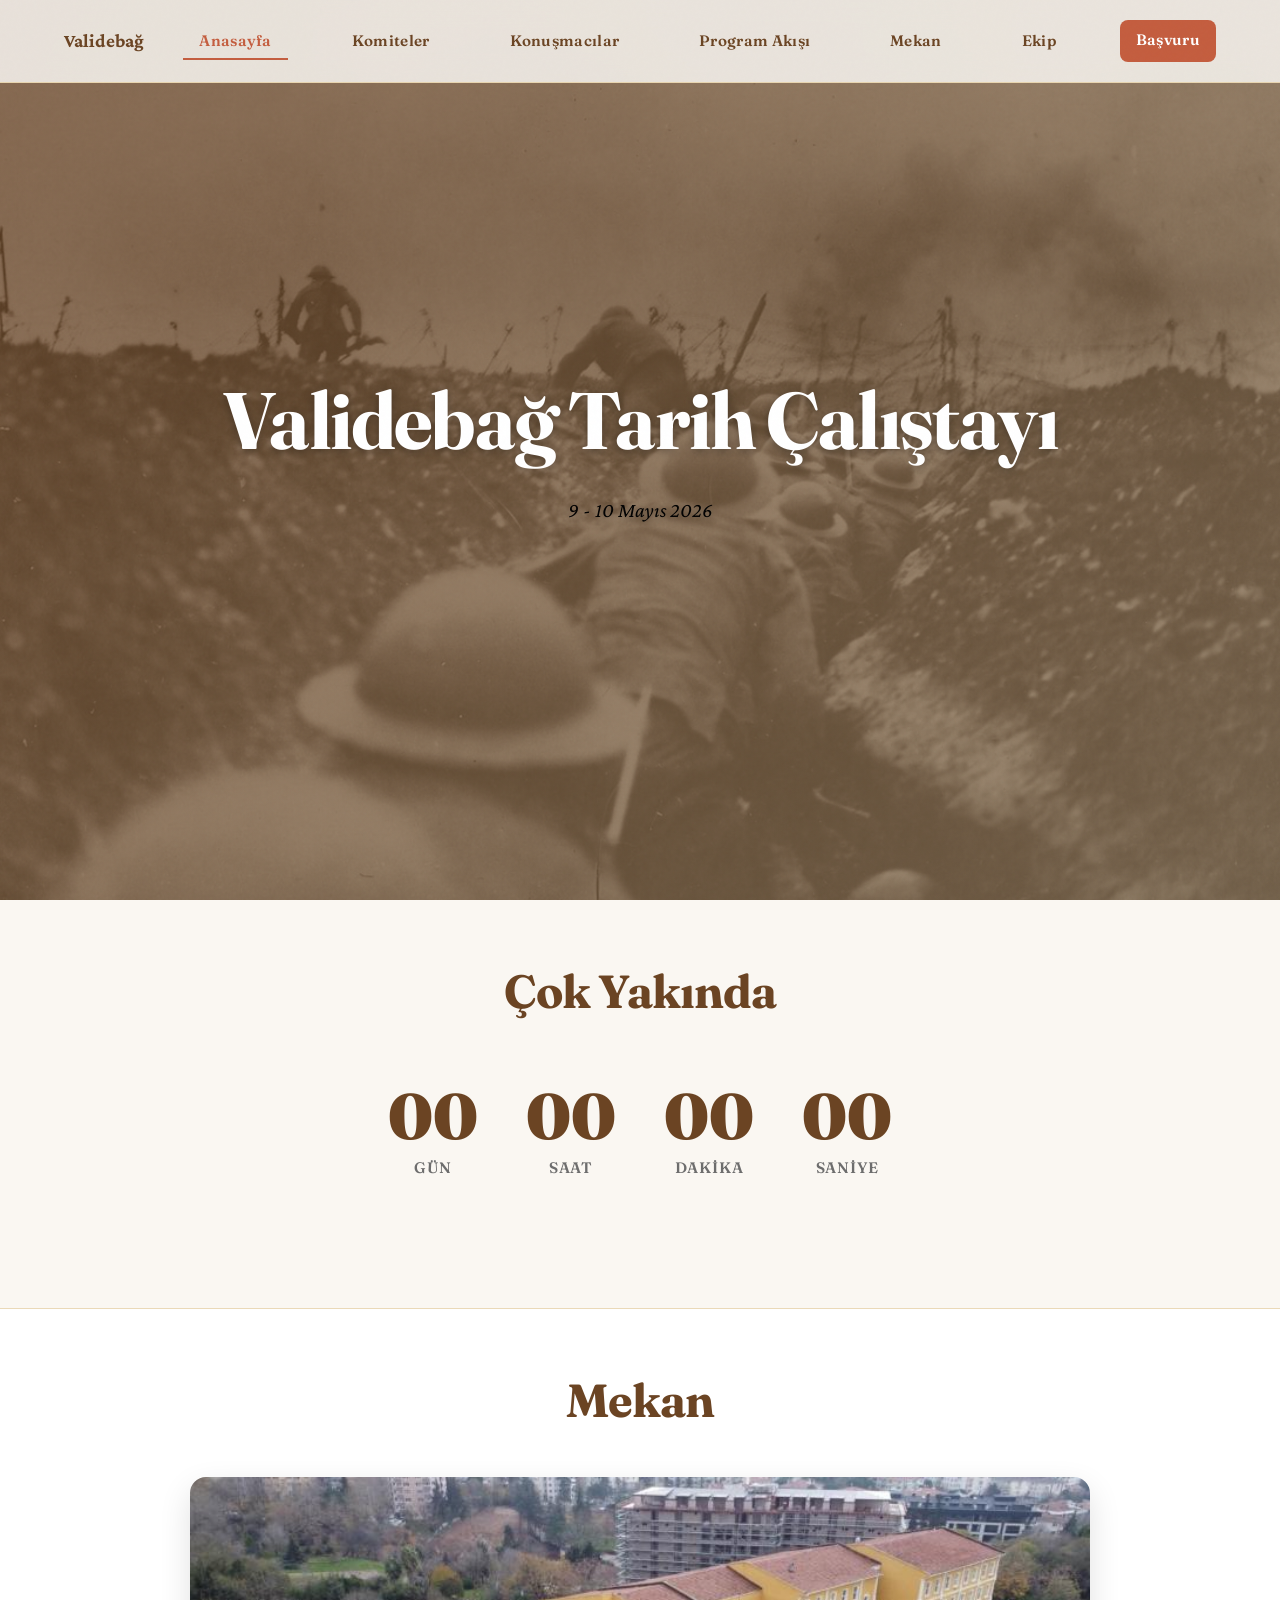
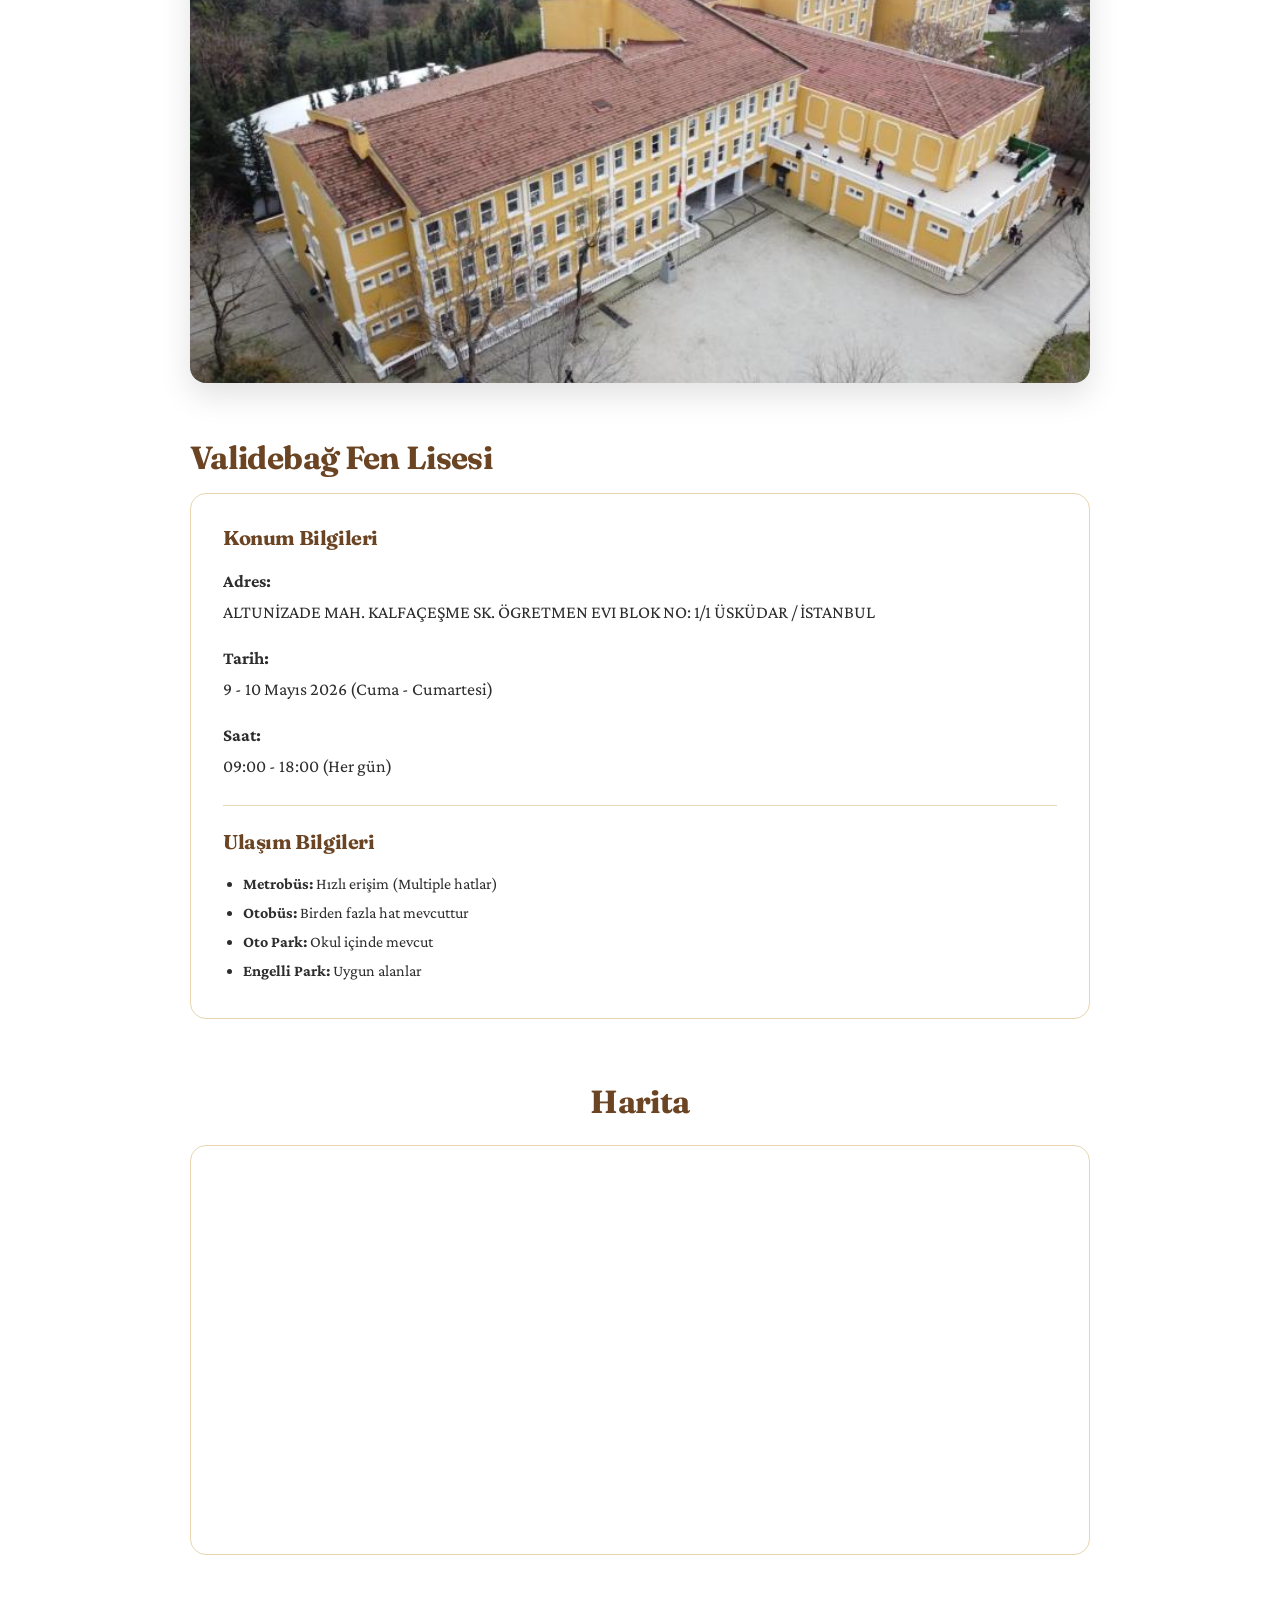
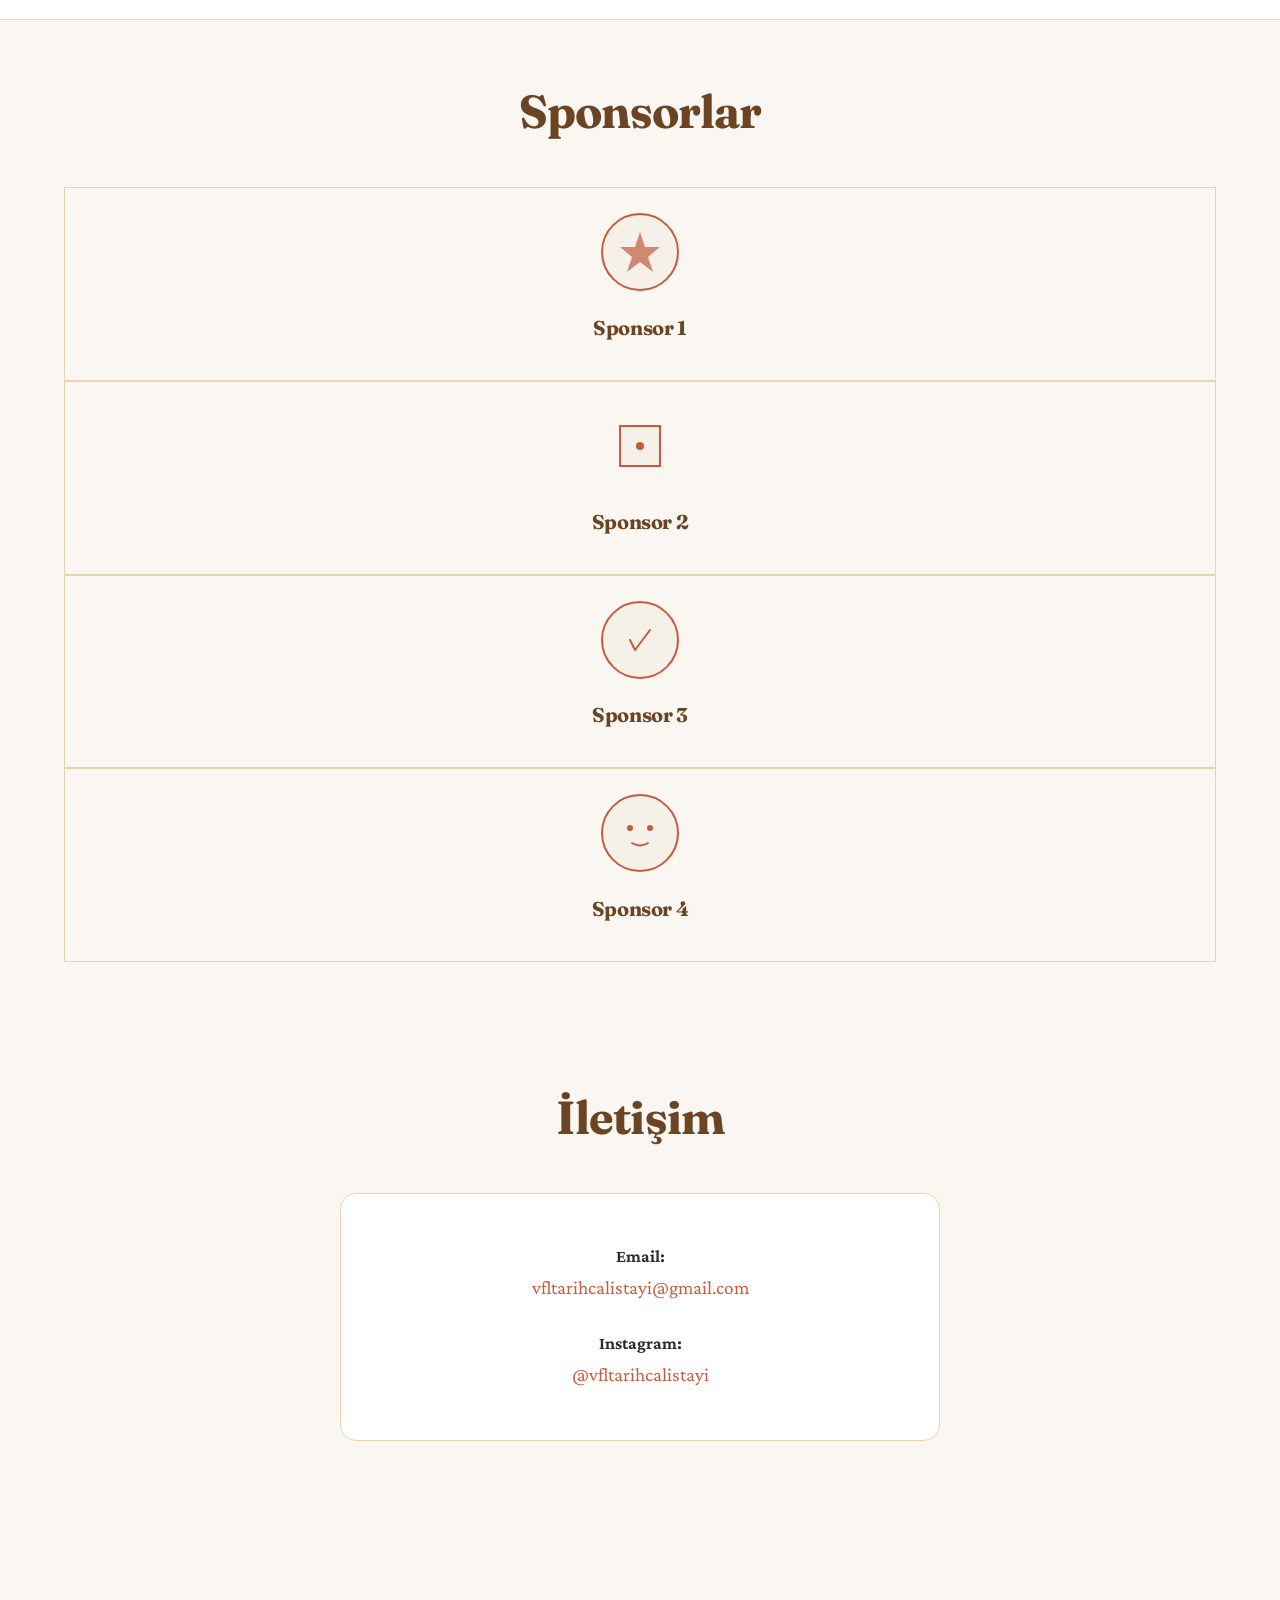
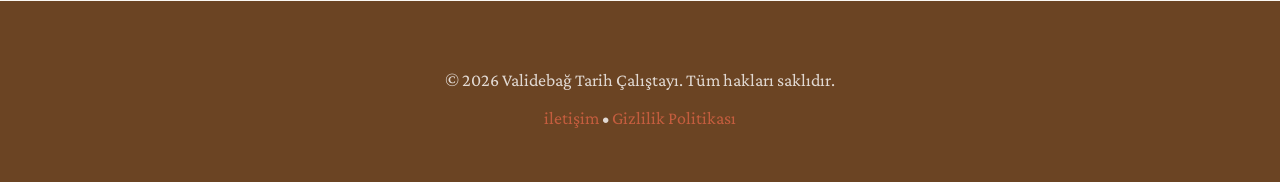
==== index.html @ ac3c8c67 "Initial commit: Validebağ Tarih Çalıştayı website - 9-10 Mayıs 2026" ====
<!DOCTYPE html>
<html lang="tr">
<head>
  <meta charset="UTF-8">
  <meta name="viewport" content="width=device-width, initial-scale=1.0">
  <meta name="description" content="Validebağ Tarih Çalıştayı - 9-10 Mayıs 2026">
  <meta name="theme-color" content="#6B4423">
  
  <title>Validebağ Tarih Çalıştayı</title>
  
  <link rel="icon" href="images/vfltarihkalitesiz.jpg" type="image/jpeg">
  <link rel="stylesheet" href="site.css">
  <style>
    /* Hero section with background image */
    section.hero {
      position: relative;
      background-image: url('images/arkaplansavas.jpg');
      background-size: cover;
      background-position: center;
      background-attachment: fixed;
      overflow: hidden;
    }

    section.hero::before {
      content: '';
      position: absolute;
      top: 0;
      left: 0;
      width: 100%;
      height: 100%;
      background: linear-gradient(135deg, rgba(107, 68, 35, 0.75) 0%, rgba(139, 115, 85, 0.75) 100%);
      z-index: 0;
    }

    section.hero > * {
      position: relative;
      z-index: 1;
    }

    section.hero h1,
    section.hero p {
      color: var(--color-surface);
      text-shadow: 0 2px 8px rgba(0, 0, 0, 0.3);
    }

    /* Scroll target for anchor */
    #mekan {
      scroll-margin-top: 80px;
    }

    .venue-centered {
      max-width: 900px;
      margin: 0 auto;
      text-align: center;
    }

    .venue-grid {
      display: grid;
      grid-template-columns: 1fr;
      gap: var(--space-2xl);
      margin: var(--space-2xl) 0;
    }

    .venue-info {
      text-align: left;
    }

    .venue-image img {
      width: 100%;
      border-radius: var(--radius-lg);
      box-shadow: var(--shadow-lg);
      object-fit: cover;
      height: 400px;
    }
  </style>
</head>
<body>
  <!-- NAVIGATION -->
  <nav>
    <div class="nav-container">
      <div class="nav-logo">
        <span style="font-size: 1.2rem; font-weight: 700; color: var(--color-primary);">Validebağ</span>
      </div>
      
      <ul class="nav-links">
        <li><a href="index.html" class="active">Anasayfa</a></li>
        <li><a href="committees.html">Komiteler</a></li>
        <li><a href="speakers.html">Konuşmacılar</a></li>
        <li><a href="schedule.html">Program Akışı</a></li>
        <li><a href="#mekan">Mekan</a></li>
        <li><a href="team.html">Ekip</a></li>
        <li><a href="application.html" class="btn btn-accent btn-small">Başvuru</a></li>
      </ul>

      <button class="hamburger" aria-label="Menu">
        <span></span>
        <span></span>
        <span></span>
      </button>
    </div>
  </nav>

  <!-- MAIN CONTENT -->
  <main>
    <!-- HERO SECTION -->
    <section class="hero">
      <div class="container text-center">
        <h1 class="animate-on-scroll stagger-1">Validebağ Tarih Çalıştayı</h1>
        
        <p class="animate-on-scroll stagger-2" style="font-size: 1.3rem; color: black; font-style: italic; margin-bottom: 0;">
          9 - 10 Mayıs 2026
        </p>
      </div>
    </section>

    <!-- COUNTDOWN SECTION -->
    <section class="light text-center">
      <div class="container">
        <h2 class="animate-on-scroll mb-2xl">Çok Yakında</h2>
        
        <div class="countdown animate-on-scroll stagger-1">
          <div class="countdown-item">
            <div class="countdown-value" id="days">0</div>
            <div class="countdown-label">Gün</div>
          </div>
          <div class="countdown-item">
            <div class="countdown-value" id="hours">0</div>
            <div class="countdown-label">Saat</div>
          </div>
          <div class="countdown-item">
            <div class="countdown-value" id="minutes">0</div>
            <div class="countdown-label">Dakika</div>
          </div>
          <div class="countdown-item">
            <div class="countdown-value" id="seconds">0</div>
            <div class="countdown-label">Saniye</div>
          </div>
        </div>
      </div>
    </section>

    <!-- VENUE SECTION -->
    <section class="dark" id="mekan">
      <div class="venue-centered">
        <h2 class="animate-on-scroll text-center">Mekan</h2>

        <div class="venue-grid animate-on-scroll stagger-1">
          <!-- TOP: Image -->
          <div>
            <img src="images/validebağfenlisesi.jpg" alt="Validebağ Fen Lisesi" style="width: 100%; border-radius: var(--radius-lg); box-shadow: var(--shadow-lg); object-fit: cover;">
          </div>

          <!-- BOTTOM: Info -->
          <div class="venue-info">
            <h3 style="margin-bottom: var(--space-md); color: var(--color-primary);">Validebağ Fen Lisesi</h3>
            
            <div class="card">
              <h4 style="margin-top: 0; margin-bottom: var(--space-md); color: var(--color-primary);">Konum Bilgileri</h4>
              
              <p class="mb-md">
                <strong>Adres:</strong><br>
                ALTUNİZADE MAH. KALFAÇEŞME SK. ÖGRETMEN EVI BLOK NO: 1/1 ÜSKÜDAR / İSTANBUL
              </p>
              
              <p class="mb-md">
                <strong>Tarih:</strong><br>
                9 - 10 Mayıs 2026 (Cuma - Cumartesi)
              </p>
              
              <p class="mb-lg">
                <strong>Saat:</strong><br>
                09:00 - 18:00 (Her gün)
              </p>

              <hr style="border: none; border-top: 1px solid var(--color-divider); margin: var(--space-lg) 0;">

              <h4 style="margin: var(--space-lg) 0 var(--space-md); color: var(--color-primary);">Ulaşım Bilgileri</h4>
              <ul style="margin-left: 20px; line-height: 1.8; color: var(--color-text-primary);">
                <li><strong>Metrobüs:</strong> Hızlı erişim (Multiple hatlar)</li>
                <li><strong>Otobüs:</strong> Birden fazla hat mevcuttur</li>
                <li><strong>Oto Park:</strong> Okul içinde mevcut</li>
                <li><strong>Engelli Park:</strong> Uygun alanlar</li>
              </ul>
            </div>
          </div>
        </div>

        <!-- Google Maps Embed -->
        <div class="animate-on-scroll stagger-2" style="margin-top: var(--space-3xl);">
          <h3 style="margin-bottom: var(--space-lg); color: var(--color-primary);">Harita</h3>
          <div class="card" style="padding: 0; overflow: hidden;">
            <iframe 
            
              src="https://www.google.com/maps/embed?pb=!1m18!1m12!1m3!1d3010.594088327422!2d29.039478812111632!3d41.01225681905961!2m3!1f0!2f0!3f0!3m2!1i1024!2i768!4f13.1!3m3!1m2!1s0x14cab9d47a2cdcd7%3A0xa003f63ae86dd751!2sValideba%C4%9F%20Fen%20Lisesi!5e0!3m2!1str!2str!4v1776105855831!5m2!1str!2str"
              width="100%" 
              height="400" 
              style="border:0;" 
              allowfullscreen="" 
              loading="lazy" 
              referrerpolicy="no-referrer-when-downgrade">
            </iframe>
          </div>
        </div>
      </div>
    </section>

    <!-- SPONSORS SECTION -->
    <section class="light">
      <div class="container text-center">
        <h2 class="animate-on-scroll mb-2xl">Sponsorlar</h2>
        
        <div class="grid-4 animate-on-scroll stagger-1">
          <div class="card-compact text-center" style="border: 1px solid var(--color-border); padding: var(--space-lg);">
            <svg width="80" height="80" viewBox="0 0 80 80" fill="none" xmlns="http://www.w3.org/2000/svg" style="margin: 0 auto var(--space-md);">
              <circle cx="40" cy="40" r="38" stroke="var(--color-accent)" stroke-width="2" fill="var(--color-surface-secondary)"/>
              <path d="M40 20L45 35H60L48 45L53 60L40 50L27 60L32 45L20 35H35L40 20Z" fill="var(--color-accent)" opacity="0.7"/>
            </svg>
            <h4 style="color: var(--color-primary);">Sponsor 1</h4>
          </div>

          <div class="card-compact text-center" style="border: 1px solid var(--color-border); padding: var(--space-lg);">
            <svg width="80" height="80" viewBox="0 0 80 80" fill="none" xmlns="http://www.w3.org/2000/svg" style="margin: 0 auto var(--space-md);">
              <rect x="20" y="20" width="40" height="40" stroke="var(--color-accent)" stroke-width="2" fill="var(--color-surface-secondary)"/>
              <circle cx="40" cy="40" r="4" fill="var(--color-accent)"/>
            </svg>
            <h4 style="color: var(--color-primary);">Sponsor 2</h4>
          </div>

          <div class="card-compact text-center" style="border: 1px solid var(--color-border); padding: var(--space-lg);">
            <svg width="80" height="80" viewBox="0 0 80 80" fill="none" xmlns="http://www.w3.org/2000/svg" style="margin: 0 auto var(--space-md);">
              <circle cx="40" cy="40" r="38" stroke="var(--color-accent)" stroke-width="2" fill="var(--color-surface-secondary)"/>
              <path d="M30 40L35 50L50 30" stroke="var(--color-accent)" stroke-width="2" fill="none" stroke-linecap="round" stroke-linejoin="round"/>
            </svg>
            <h4 style="color: var(--color-primary);">Sponsor 3</h4>
          </div>

          <div class="card-compact text-center" style="border: 1px solid var(--color-border); padding: var(--space-lg);">
            <svg width="80" height="80" viewBox="0 0 80 80" fill="none" xmlns="http://www.w3.org/2000/svg" style="margin: 0 auto var(--space-md);">
              <circle cx="40" cy="40" r="38" stroke="var(--color-accent)" stroke-width="2" fill="var(--color-surface-secondary)"/>
              <circle cx="30" cy="35" r="3" fill="var(--color-accent)"/>
              <circle cx="50" cy="35" r="3" fill="var(--color-accent)"/>
              <path d="M32 50Q40 55 48 50" stroke="var(--color-accent)" stroke-width="2" fill="none" stroke-linecap="round"/>
            </svg>
            <h4 style="color: var(--color-primary);">Sponsor 4</h4>
          </div>
        </div>
      </div>
    </section>

    <!-- CONTACT SECTION -->
    <section class="light">
      <div class="container text-center">
        <h2 class="animate-on-scroll mb-2xl">İletişim</h2>
        
        <div class="animate-on-scroll stagger-1" style="max-width: 600px; margin: 0 auto;">
          <div class="card" style="padding: var(--space-2xl);">
            <p style="font-size: 1.1rem; margin-bottom: var(--space-lg);">
              <strong>Email:</strong><br>
              <a href="mailto:vfltarihcalistayi@gmail.com" style="color: var(--color-accent); text-decoration: none; font-size: 1.2rem;">
                vfltarihcalistayi@gmail.com
              </a>
            </p>
            
            <p style="font-size: 1.1rem; margin-bottom: 0;">
              <strong>Instagram:</strong><br>
              <a href="https://instagram.com/vfltarihcalistayi" target="_blank" style="color: var(--color-accent); text-decoration: none; font-size: 1.2rem;">
                @vfltarihcalistayi
              </a>
            </p>
          </div>
        </div>
      </div>
    </section>
  </main>

  <!-- FOOTER -->
  <footer>
    <div class="container">
      <p>&copy; 2026 Validebağ Tarih Çalıştayı. Tüm hakları saklıdır.</p>
      <p>
        <a href="mailto:vfltarihcalistayi@gmail.com">iletişim</a> •
        <a href="#">Gizlilik Politikası</a>
      </p>
    </div>
  </footer>

  <script src="app.js"></script>
</body>
</html>
---- site.css ----
/* ================================
   VALIDEBAĞ TARİH ÇALIŞTAYI
   Design System & CSS Variables
   Editorial / Magazine Style
   ================================ */

@import url('https://fonts.googleapis.com/css2?family=Fraunces:wght@400;500;600;700;800;900&family=Crimson+Pro:wght@400;500;600;700&display=swap');

/* ================================
   1. CSS VARIABLES & DESIGN SYSTEM
   ================================ */

:root {
  /* === COLORS === */
  /* Primary: Warm Editorial Brown */
  --color-primary: #6B4423;
  --color-primary-rgb: 107, 68, 35;
  --color-primary-light: #8B7355;
  
  /* Secondary: Terracotta/Accent */
  --color-accent: #C45D3E;
  --color-accent-light: #D97549;
  
  /* Background & Surface */
  --color-bg: #faf7f2;
  --color-surface: #ffffff;
  --color-surface-secondary: #f5f0e8;
  
  /* Text */
  --color-text-primary: #2d2d2d;
  --color-text-secondary: #6d6d6d;
  --color-text-light: #9a9a9a;
  
  /* Border & Divider */
  --color-border: #e8d5b0;
  --color-divider: #ead9b8;
  
  /* Functional */
  --color-success: #10b981;
  --color-warning: #f59e0b;
  --color-error: #ef4444;

  /* === TYPOGRAPHY === */
  --font-display: 'Fraunces', serif;
  --font-body: 'Crimson Pro', serif;
  --font-mono: 'Monaco', monospace;

  /* === SPACING (8px grid) === */
  --space-xs: 4px;
  --space-sm: 8px;
  --space-md: 16px;
  --space-lg: 24px;
  --space-xl: 32px;
  --space-2xl: 48px;
  --space-3xl: 64px;
  --space-4xl: 96px;
  --space-5xl: 128px;

  /* === BORDER RADIUS === */
  --radius-sm: 4px;
  --radius-md: 8px;
  --radius-lg: 16px;
  --radius-xl: 24px;
  --radius-full: 9999px;

  /* === SHADOWS === */
  --shadow-sm: 0 1px 2px rgba(0, 0, 0, 0.05);
  --shadow-md: 0 4px 12px rgba(0, 0, 0, 0.08);
  --shadow-lg: 0 12px 32px rgba(0, 0, 0, 0.12);
  --shadow-xl: 0 24px 64px rgba(0, 0, 0, 0.16);

  /* === EASING FUNCTIONS === */
  --ease-out-expo: cubic-bezier(0.16, 1, 0.3, 1);
  --ease-out-quart: cubic-bezier(0.25, 1, 0.5, 1);
  --ease-in-out: cubic-bezier(0.76, 0, 0.24, 1);
  --ease-spring: cubic-bezier(0.34, 1.56, 0.64, 1);
}

/* ================================
   2. RESET & BASE STYLES
   ================================ */

* {
  margin: 0;
  padding: 0;
  box-sizing: border-box;
}

html {
  scroll-behavior: smooth;
  -webkit-font-smoothing: antialiased;
  -moz-osx-font-smoothing: grayscale;
}

body {
  font-family: var(--font-body);
  font-size: 16px;
  line-height: 1.6;
  color: var(--color-text-primary);
  background-color: var(--color-bg);
  overflow-x: hidden;
}

/* Subtle grain overlay */
body::after {
  content: '';
  position: fixed;
  top: 0;
  left: 0;
  width: 100%;
  height: 100%;
  background-image: url("data:image/svg+xml,%3Csvg viewBox='0 0 256 256' xmlns='http://www.w3.org/2000/svg'%3E%3Cfilter id='noise'%3E%3CfeTurbulence type='fractalNoise' baseFrequency='0.9' numOctaves='4' stitchTiles='stitch'/%3E%3C/filter%3E%3Crect width='100%25' height='100%25' filter='url(%23noise)' opacity='0.02'/%3E%3C/svg%3E");
  pointer-events: none;
  z-index: 9999;
}

/* ================================
   3. TYPOGRAPHY
   ================================ */

h1, h2, h3, h4, h5, h6 {
  font-family: var(--font-display);
  font-weight: 700;
  line-height: 1.2;
  letter-spacing: -0.02em;
  color: var(--color-primary);
}

h1 {
  font-size: clamp(2.5rem, 5vw + 1rem, 5rem);
  margin-bottom: var(--space-lg);
}

h2 {
  font-size: clamp(1.8rem, 3vw + 0.5rem, 3rem);
  margin-bottom: var(--space-lg);
}

h3 {
  font-size: clamp(1.3rem, 2vw + 0.5rem, 2rem);
  margin-bottom: var(--space-md);
}

h4 {
  font-size: 1.25rem;
  margin-bottom: var(--space-md);
}

p {
  font-size: clamp(1rem, 1vw + 0.5rem, 1.125rem);
  line-height: 1.7;
  margin-bottom: var(--space-md);
  color: var(--color-text-primary);
}

p:last-child {
  margin-bottom: 0;
}

/* Accent color for special text */
.accent {
  color: var(--color-accent);
  font-weight: 600;
}

a {
  color: var(--color-primary);
  text-decoration: none;
  transition: color 0.3s ease;
}

a:hover {
  color: var(--color-accent);
}

/* ================================
   4. LAYOUT UTILITIES
   ================================ */

.container {
  max-width: 1200px;
  margin: 0 auto;
  padding: 0 var(--space-lg);
}

.full-bleed {
  width: 100vw;
  margin-left: calc(-50vw + 50%);
}

.grid {
  display: grid;
  gap: var(--space-lg);
}

.grid-2 {
  grid-template-columns: repeat(2, 1fr);
}

.grid-3 {
  grid-template-columns: repeat(3, 1fr);
}

.grid-4 {
  grid-template-columns: repeat(4, 1fr);
}

.grid-asymmetric {
  grid-template-columns: 2fr 1fr;
}

.grid-golden {
  grid-template-columns: 1.618fr 1fr;
}

@media (max-width: 768px) {
  .grid-2,
  .grid-3,
  .grid-4,
  .grid-asymmetric,
  .grid-golden {
    grid-template-columns: 1fr;
  }
}

/* ================================
   5. FLEXBOX UTILITIES
   ================================ */

.flex {
  display: flex;
  gap: var(--space-md);
}

.flex-center {
  display: flex;
  align-items: center;
  justify-content: center;
  gap: var(--space-md);
}

.flex-between {
  display: flex;
  align-items: center;
  justify-content: space-between;
  gap: var(--space-md);
}

.flex-col {
  display: flex;
  flex-direction: column;
}

/* ================================
   6. NAVIGATION
   ================================ */

nav {
  position: fixed;
  top: 0;
  left: 0;
  width: 100%;
  z-index: 100;
  padding: var(--space-md) 0;
  backdrop-filter: blur(12px);
  background: rgba(250, 247, 242, 0.85);
  border-bottom: 1px solid var(--color-border);
  transition: all 0.3s ease;
}

nav.scrolled {
  padding: var(--space-sm) 0;
  box-shadow: var(--shadow-sm);
}

.nav-container {
  display: flex;
  align-items: center;
  justify-content: space-between;
  padding: 0 var(--space-lg);
  max-width: 1200px;
  margin: 0 auto;
}

.nav-logo {
  height: 50px;
  width: auto;
  display: flex;
  align-items: center;
}

.nav-logo img {
  height: 100%;
  width: auto;
  object-fit: contain;
}

.nav-links {
  display: flex;
  align-items: center;
  gap: var(--space-2xl);
  list-style: none;
}

.nav-links a {
  font-family: var(--font-display);
  font-weight: 600;
  font-size: 0.95rem;
  letter-spacing: 0.02em;
  padding: var(--space-sm) var(--space-md);
  border-bottom: 2px solid transparent;
  transition: all 0.3s ease;
}

.nav-links a:hover,
.nav-links a.active {
  color: var(--color-accent);
  border-bottom-color: var(--color-accent);
}

/* Hamburger Menu */
.hamburger {
  display: none;
  flex-direction: column;
  gap: 6px;
  background: none;
  border: none;
  cursor: pointer;
  padding: var(--space-sm);
}

.hamburger span {
  width: 24px;
  height: 2px;
  background: var(--color-primary);
  transition: all 0.3s ease;
}

.hamburger.open span:nth-child(1) {
  transform: rotate(45deg) translate(10px, 10px);
}

.hamburger.open span:nth-child(2) {
  opacity: 0;
}

.hamburger.open span:nth-child(3) {
  transform: rotate(-45deg) translate(8px, -8px);
}

@media (max-width: 768px) {
  .hamburger {
    display: flex;
  }

  .nav-links {
    position: absolute;
    top: 70px;
    right: 0;
    left: 0;
    background: var(--color-surface);
    flex-direction: column;
    gap: var(--space-lg);
    padding: var(--space-2xl) var(--space-lg);
    border-bottom: 1px solid var(--color-border);
    max-height: 0;
    overflow: hidden;
    transition: max-height 0.3s ease;
  }

  .nav-links.open {
    max-height: 400px;
  }

  .nav-links a {
    padding: var(--space-md) 0;
    font-size: 1.1rem;
  }
}

/* ================================
   7. BUTTONS
   ================================ */

.btn {
  display: inline-flex;
  align-items: center;
  justify-content: center;
  gap: var(--space-sm);
  padding: 14px 28px;
  font-family: var(--font-display);
  font-size: 0.95rem;
  font-weight: 600;
  letter-spacing: 0.01em;
  border: none;
  border-radius: var(--radius-md);
  cursor: pointer;
  transition: all 0.3s var(--ease-out-expo);
  text-decoration: none;
}

.btn-primary {
  color: var(--color-surface);
  background: var(--color-primary);
}

.btn-primary:hover {
  background: var(--color-primary-light);
  transform: translateY(-2px);
  box-shadow: var(--shadow-lg);
}

.btn-accent {
  color: var(--color-surface);
  background: var(--color-accent);
}

.btn-accent:hover {
  background: var(--color-accent-light);
  transform: translateY(-2px);
  box-shadow: var(--shadow-lg);
}

.btn-ghost {
  color: var(--color-primary);
  background: transparent;
  border: 1.5px solid var(--color-border);
}

.btn-ghost:hover {
  border-color: var(--color-primary);
  background: var(--color-surface-secondary);
  transform: translateY(-2px);
}

.btn-small {
  padding: 10px 18px;
  font-size: 0.85rem;
}

/* ================================
   8. CARDS
   ================================ */

.card {
  background: var(--color-surface);
  border: 1px solid var(--color-border);
  border-radius: var(--radius-lg);
  padding: var(--space-xl);
  transition: all 0.4s var(--ease-out-expo);
}

.card:hover {
  transform: translateY(-4px);
  box-shadow: var(--shadow-lg);
  border-color: var(--color-accent);
}

.card-compact {
  padding: var(--space-lg);
}

.card-image {
  width: 100%;
  height: 200px;
  object-fit: cover;
  border-radius: var(--radius-lg) var(--radius-lg) 0 0;
  margin: -var(--space-xl) -var(--space-xl) var(--space-lg) -var(--space-xl);
}

.card-title {
  margin-bottom: var(--space-md);
}

.card-text {
  color: var(--color-text-secondary);
  margin-bottom: var(--space-md);
}

/* ================================
   9. FORMS
   ================================ */

.form-group {
  margin-bottom: var(--space-lg);
}

.form-group label {
  display: block;
  font-family: var(--font-display);
  font-weight: 600;
  margin-bottom: var(--space-sm);
  color: var(--color-primary);
}

.input,
textarea,
select {
  width: 100%;
  padding: 14px 18px;
  font-family: var(--font-body);
  font-size: 16px;
  color: var(--color-text-primary);
  background: var(--color-surface);
  border: 1.5px solid var(--color-border);
  border-radius: var(--radius-md);
  outline: none;
  transition: all 0.25s ease;
}

.input:focus,
textarea:focus,
select:focus {
  border-color: var(--color-primary);
  box-shadow: 0 0 0 3px rgba(107, 68, 35, 0.15);
}

.input::placeholder,
textarea::placeholder {
  color: var(--color-text-light);
  opacity: 0.6;
}

textarea {
  resize: vertical;
  min-height: 120px;
}

/* ================================
   10. SECTIONS & SPACING
   ================================ */

section {
  padding: var(--space-3xl) 0;
}

section.hero {
  padding: 150px 0;
  min-height: 100vh;
  display: flex;
  align-items: center;
  justify-content: center;
  background: linear-gradient(135deg, var(--color-bg) 0%, var(--color-surface-secondary) 100%);
}

section.light {
  background: var(--color-bg);
}

section.dark {
  background: var(--color-surface);
  border-top: 1px solid var(--color-divider);
  border-bottom: 1px solid var(--color-divider);
}

/* ================================
   11. COUNTDOWN TIMER
   ================================ */

.countdown {
  display: flex;
  justify-content: center;
  align-items: center;
  gap: var(--space-2xl);
  margin: var(--space-3xl) 0;
}

.countdown-item {
  display: flex;
  flex-direction: column;
  align-items: center;
  text-align: center;
}

.countdown-value {
  font-family: var(--font-display);
  font-size: clamp(2rem, 5vw, 4rem);
  font-weight: 900;
  color: var(--color-primary);
  line-height: 1;
  margin-bottom: var(--space-sm);
}

.countdown-label {
  font-family: var(--font-display);
  font-size: 0.95rem;
  font-weight: 600;
  letter-spacing: 0.05em;
  color: var(--color-text-secondary);
  text-transform: uppercase;
}

@media (max-width: 640px) {
  .countdown {
    gap: var(--space-lg);
  }

  .countdown-value {
    font-size: 2rem;
  }
}

/* ================================
   12. ANIMATIONS
   ================================ */

@keyframes fadeInUp {
  from {
    opacity: 0;
    transform: translateY(30px);
  }
  to {
    opacity: 1;
    transform: translateY(0);
  }
}

@keyframes scaleIn {
  from {
    opacity: 0;
    transform: scale(0.95);
  }
  to {
    opacity: 1;
    transform: scale(1);
  }
}

@keyframes slideInLeft {
  from {
    opacity: 0;
    transform: translateX(-40px);
  }
  to {
    opacity: 1;
    transform: translateX(0);
  }
}

@keyframes slideInRight {
  from {
    opacity: 0;
    transform: translateX(40px);
  }
  to {
    opacity: 1;
    transform: translateX(0);
  }
}

.animate-on-scroll {
  opacity: 0;
  animation: fadeInUp 0.8s var(--ease-out-expo) forwards;
}

.stagger-1 { animation-delay: 0.1s; }
.stagger-2 { animation-delay: 0.2s; }
.stagger-3 { animation-delay: 0.3s; }
.stagger-4 { animation-delay: 0.4s; }
.stagger-5 { animation-delay: 0.5s; }

/* ================================
   13. UTILITY CLASSES
   ================================ */

.text-center {
  text-align: center;
}

.text-left {
  text-align: left;
}

.text-right {
  text-align: right;
}

.text-muted {
  color: var(--color-text-secondary);
}

.text-light {
  color: var(--color-text-light);
}

.mb-0 { margin-bottom: 0; }
.mb-sm { margin-bottom: var(--space-sm); }
.mb-md { margin-bottom: var(--space-md); }
.mb-lg { margin-bottom: var(--space-lg); }
.mb-xl { margin-bottom: var(--space-xl); }
.mb-2xl { margin-bottom: var(--space-2xl); }

.mt-sm { margin-top: var(--space-sm); }
.mt-md { margin-top: var(--space-md); }
.mt-lg { margin-top: var(--space-lg); }
.mt-xl { margin-top: var(--space-xl); }
.mt-2xl { margin-top: var(--space-2xl); }

.p-0 { padding: 0; }
.p-sm { padding: var(--space-sm); }
.p-md { padding: var(--space-md); }
.p-lg { padding: var(--space-lg); }
.p-xl { padding: var(--space-xl); }

/* ================================
   14. FOOTER
   ================================ */

footer {
  background: var(--color-primary);
  color: var(--color-surface);
  padding: var(--space-3xl) 0 var(--space-2xl);
  margin-top: var(--space-4xl);
  text-align: center;
}

footer p {
  color: rgba(255, 255, 255, 0.8);
  margin-bottom: var(--space-sm);
}

footer a {
  color: var(--color-accent);
}

footer a:hover {
  color: var(--color-accent-light);
}

/* ================================
   15. RESPONSIVE BREAKPOINTS
   ================================ */

@media (max-width: 1024px) {
  .container {
    padding: 0 var(--space-md);
  }

  section {
    padding: var(--space-2xl) 0;
  }

  section.hero {
    padding: 100px 0;
    min-height: auto;
  }
}

@media (max-width: 768px) {
  .nav-links {
    gap: var(--space-lg);
  }

  section {
    padding: var(--space-2xl) 0;
  }

  .container {
    padding: 0 var(--space-md);
  }

  h1 {
    margin-bottom: var(--space-md);
  }

  .grid {
    gap: var(--space-md);
  }

  .flex {
    gap: var(--space-sm);
  }
}

@media (max-width: 640px) {
  body {
    font-size: 15px;
  }

  .container {
    padding: 0 var(--space-md);
  }

  section {
    padding: var(--space-2xl) var(--space-md);
  }

  .btn {
    padding: 12px 20px;
    font-size: 0.9rem;
  }

  .card {
    padding: var(--space-lg);
  }
}
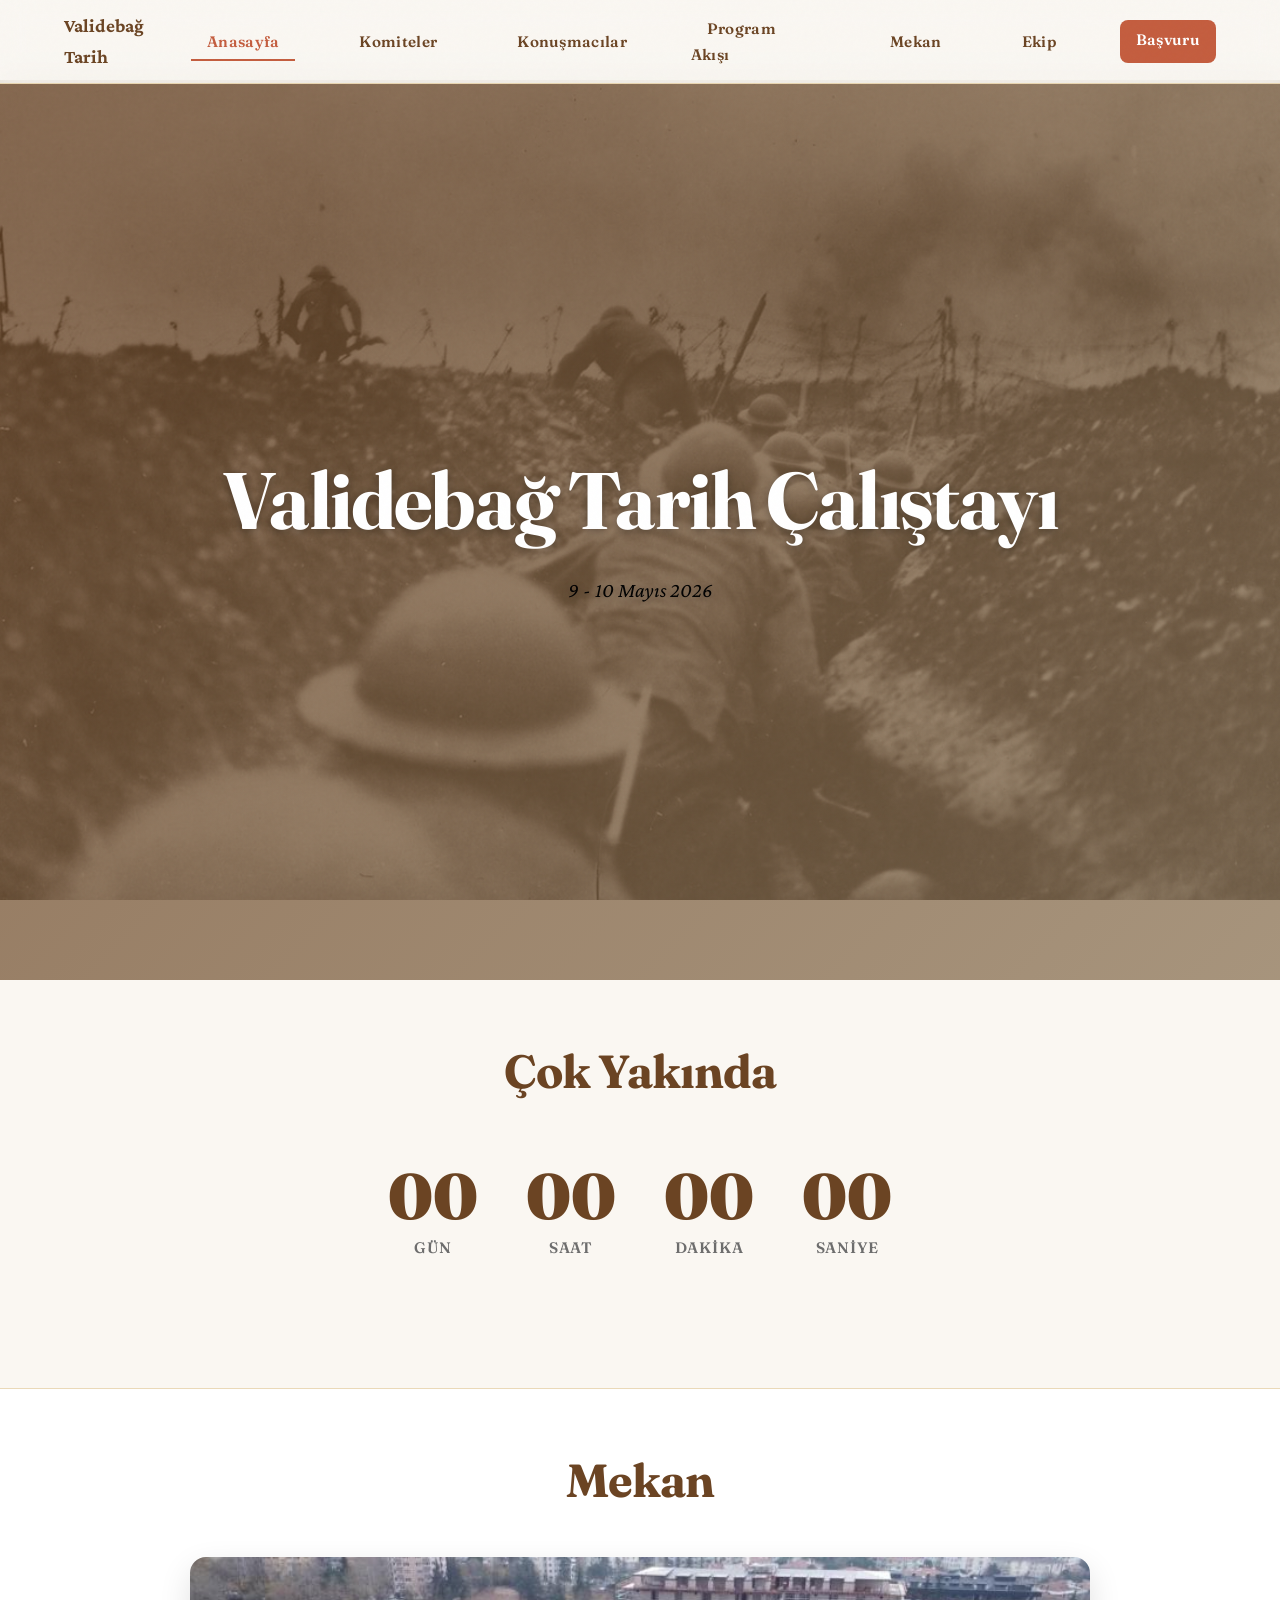
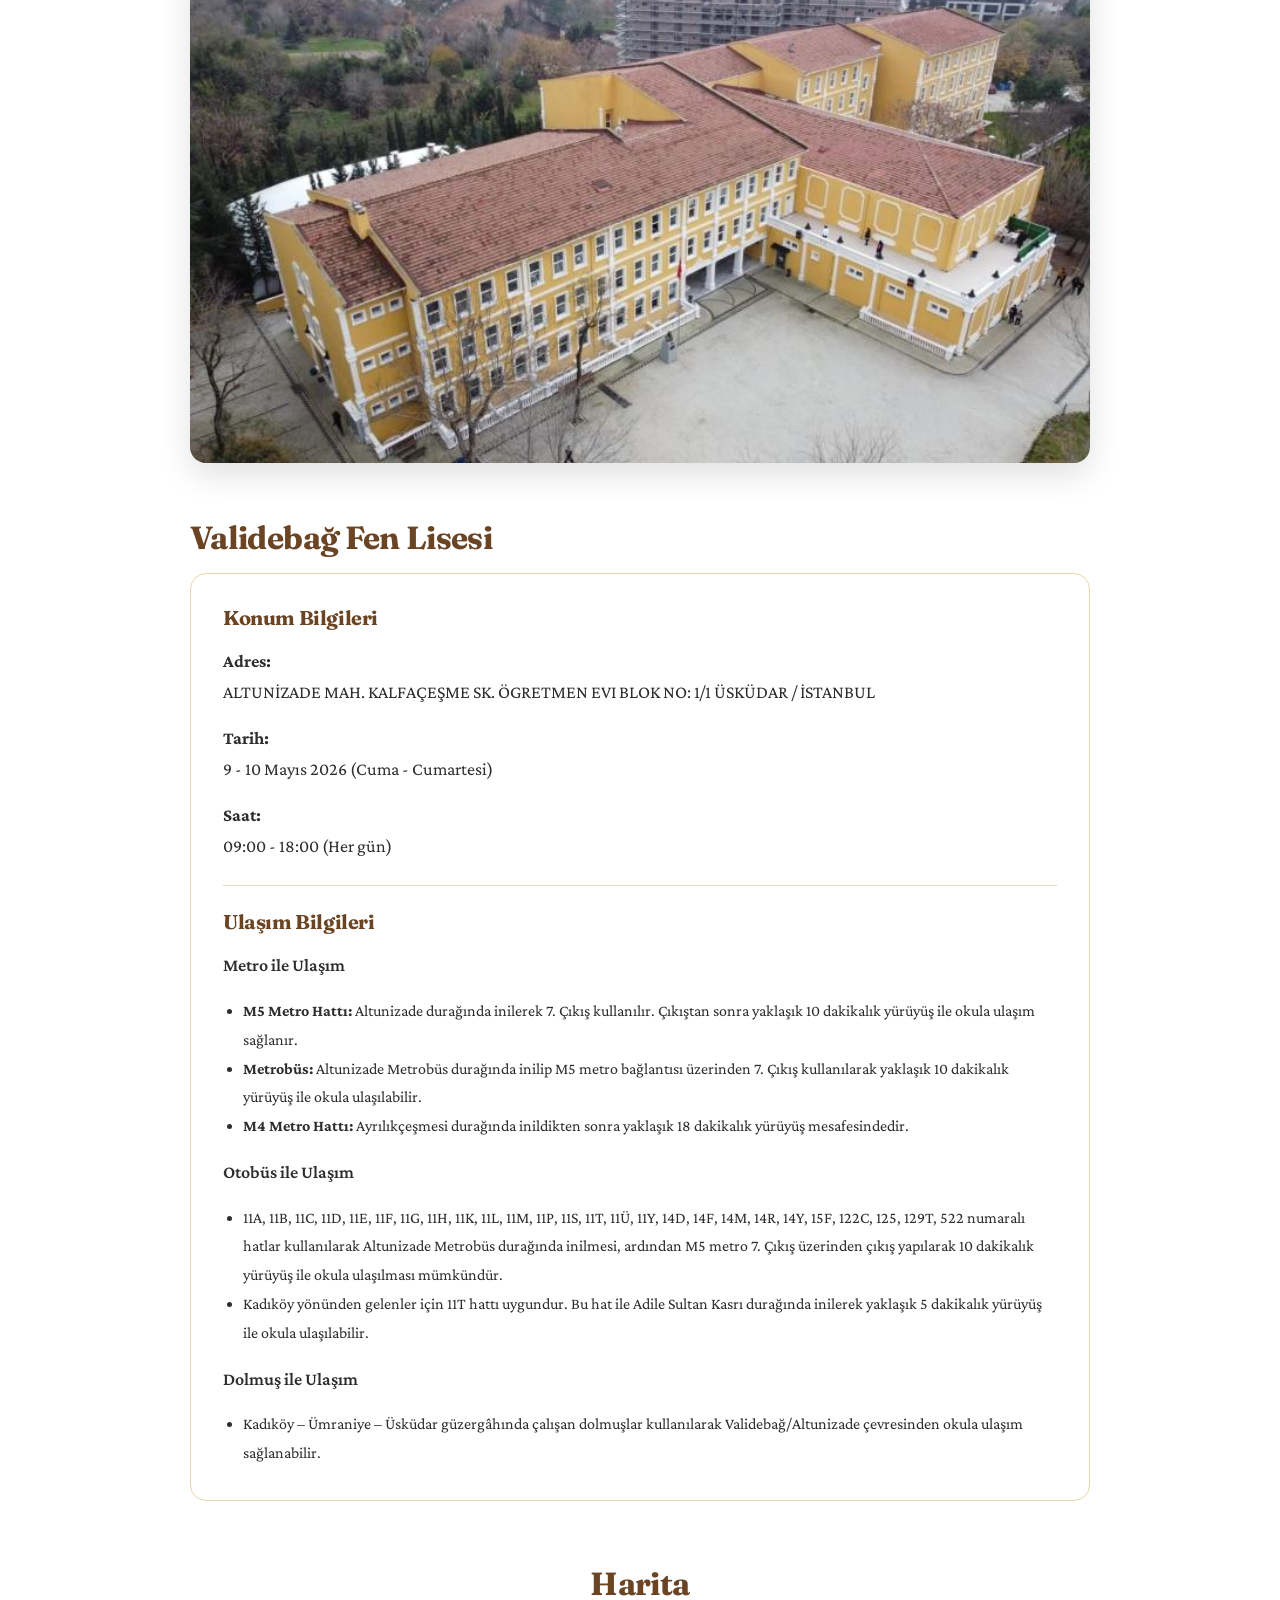
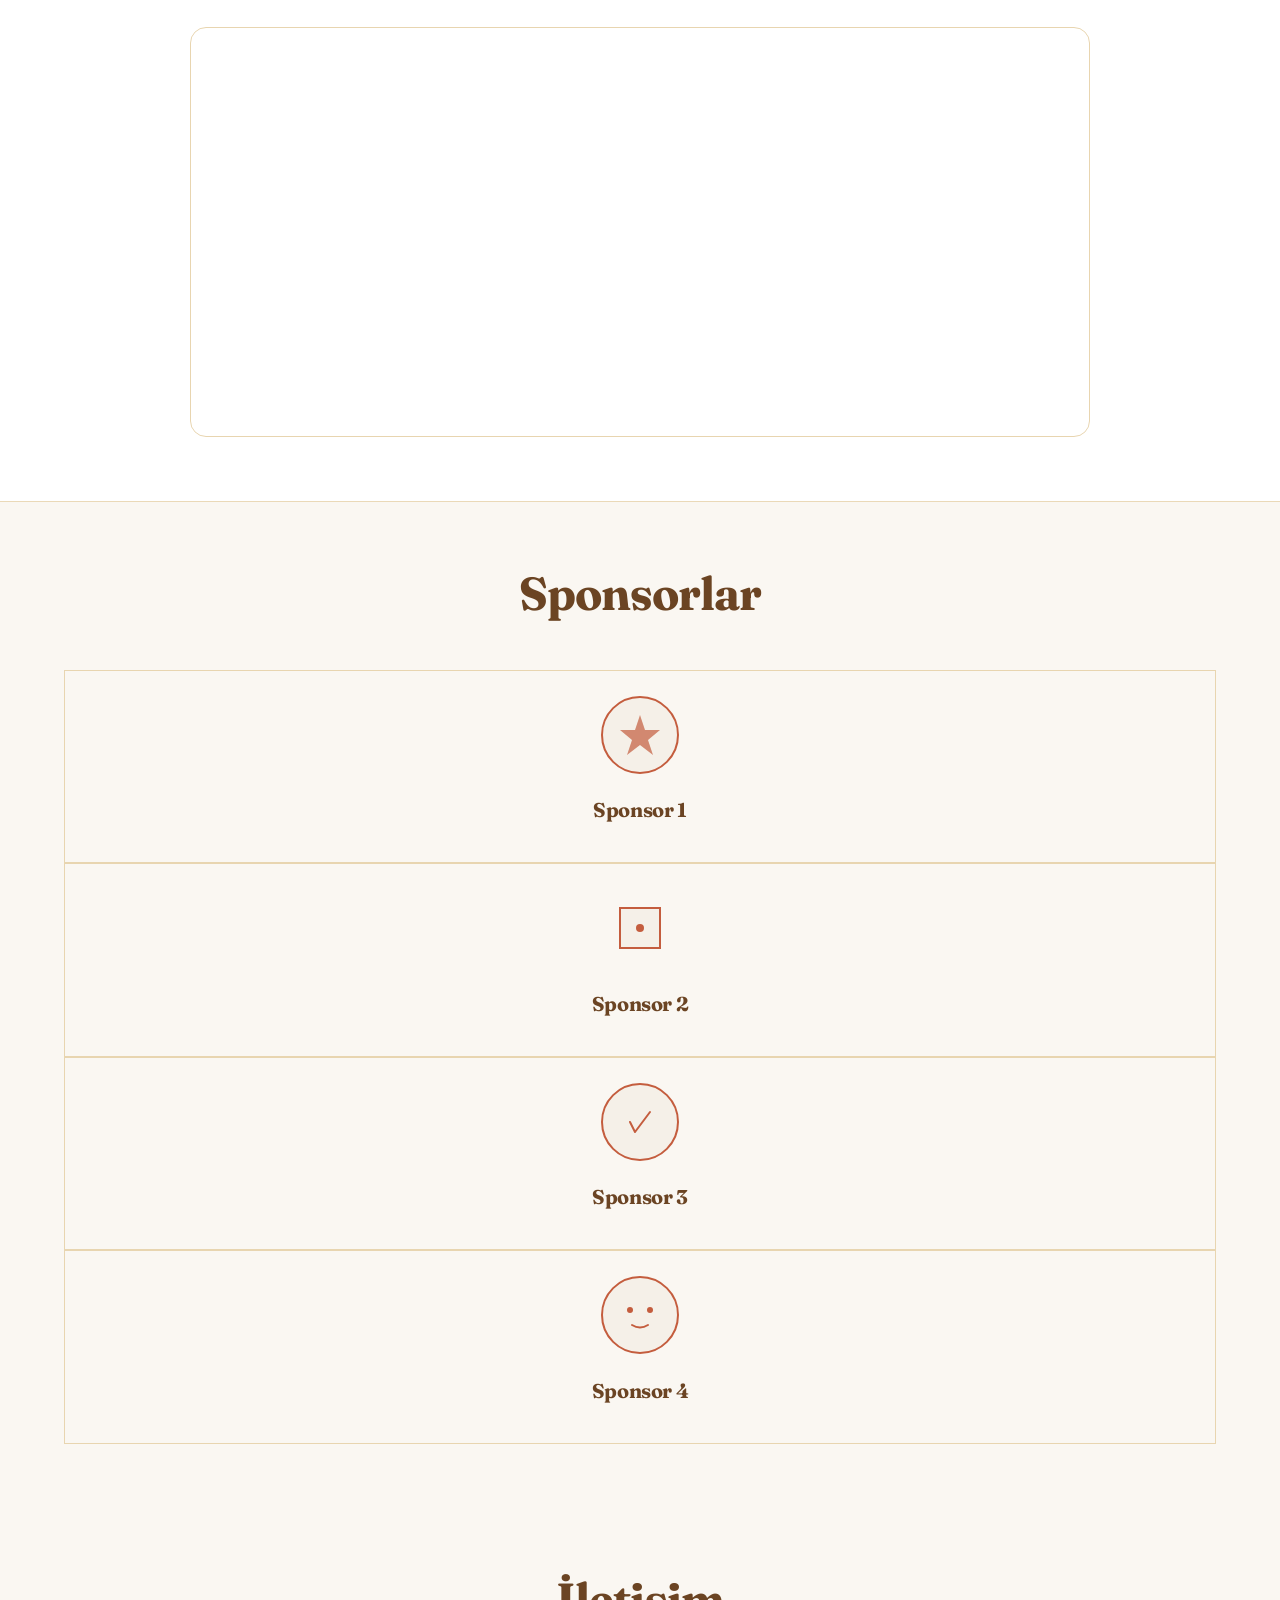
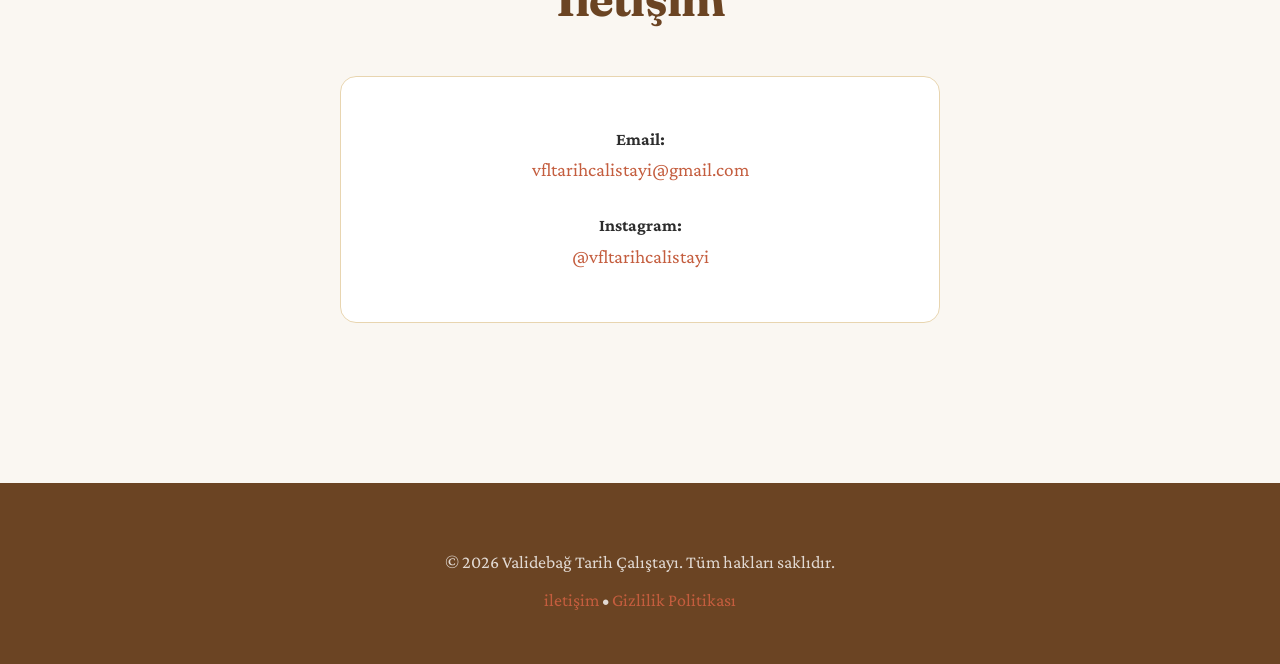
==== commit a8bd3fd8: "Update: navbar branding, transportation info, team roles redesign, mobile navbar fix" ====
--- a/index.html
+++ b/index.html
@@ -79,7 +79,7 @@
   <nav>
     <div class="nav-container">
       <div class="nav-logo">
-        <span style="font-size: 1.2rem; font-weight: 700; color: var(--color-primary);">Validebağ</span>
+        <span style="font-size: 1.2rem; font-weight: 700; color: var(--color-primary);">Validebağ Tarih</span>
       </div>
       
       <ul class="nav-links">
@@ -101,7 +101,7 @@
   </nav>
 
   <!-- MAIN CONTENT -->
-  <main>
+  <main style="margin-top: 80px;">
     <!-- HERO SECTION -->
     <section class="hero">
       <div class="container text-center">
@@ -175,11 +175,35 @@
               <hr style="border: none; border-top: 1px solid var(--color-divider); margin: var(--space-lg) 0;">
 
               <h4 style="margin: var(--space-lg) 0 var(--space-md); color: var(--color-primary);">Ulaşım Bilgileri</h4>
+              
+              <p style="margin-bottom: var(--space-md); color: var(--color-text-primary); font-weight: 600;">Metro ile Ulaşım</p>
+              <ul style="margin-left: 20px; line-height: 1.8; color: var(--color-text-primary); margin-bottom: var(--space-md);">
+                <li>
+                  <strong>M5 Metro Hattı:</strong> Altunizade durağında inilerek 7. Çıkış kullanılır. Çıkıştan sonra yaklaşık 10 dakikalık yürüyüş ile okula ulaşım sağlanır.
+                </li>
+                <li>
+                  <strong>Metrobüs:</strong> Altunizade Metrobüs durağında inilip M5 metro bağlantısı üzerinden 7. Çıkış kullanılarak yaklaşık 10 dakikalık yürüyüş ile okula ulaşılabilir.
+                </li>
+                <li>
+                  <strong>M4 Metro Hattı:</strong> Ayrılıkçeşmesi durağında inildikten sonra yaklaşık 18 dakikalık yürüyüş mesafesindedir.
+                </li>
+              </ul>
+
+              <p style="margin-bottom: var(--space-md); color: var(--color-text-primary); font-weight: 600;">Otobüs ile Ulaşım</p>
+              <ul style="margin-left: 20px; line-height: 1.8; color: var(--color-text-primary); margin-bottom: var(--space-md);">
+                <li>
+                  11A, 11B, 11C, 11D, 11E, 11F, 11G, 11H, 11K, 11L, 11M, 11P, 11S, 11T, 11Ü, 11Y, 14D, 14F, 14M, 14R, 14Y, 15F, 122C, 125, 129T, 522 numaralı hatlar kullanılarak Altunizade Metrobüs durağında inilmesi, ardından M5 metro 7. Çıkış üzerinden çıkış yapılarak 10 dakikalık yürüyüş ile okula ulaşılması mümkündür.
+                </li>
+                <li>
+                  Kadıköy yönünden gelenler için 11T hattı uygundur. Bu hat ile Adile Sultan Kasrı durağında inilerek yaklaşık 5 dakikalık yürüyüş ile okula ulaşılabilir.
+                </li>
+              </ul>
+
+              <p style="margin-bottom: var(--space-md); color: var(--color-text-primary); font-weight: 600;">Dolmuş ile Ulaşım</p>
               <ul style="margin-left: 20px; line-height: 1.8; color: var(--color-text-primary);">
-                <li><strong>Metrobüs:</strong> Hızlı erişim (Multiple hatlar)</li>
-                <li><strong>Otobüs:</strong> Birden fazla hat mevcuttur</li>
-                <li><strong>Oto Park:</strong> Okul içinde mevcut</li>
-                <li><strong>Engelli Park:</strong> Uygun alanlar</li>
+                <li>
+                  Kadıköy – Ümraniye – Üsküdar güzergâhında çalışan dolmuşlar kullanılarak Validebağ/Altunizade çevresinden okula ulaşım sağlanabilir.
+                </li>
               </ul>
             </div>
           </div>
--- a/site.css
+++ b/site.css
@@ -366,15 +366,27 @@
     max-height: 0;
     overflow: hidden;
     transition: max-height 0.3s ease;
+    box-shadow: var(--shadow-md);
   }
 
   .nav-links.open {
-    max-height: 400px;
+    max-height: 500px;
+    overflow-y: auto;
+    z-index: 99;
   }
 
   .nav-links a {
     padding: var(--space-md) 0;
     font-size: 1.1rem;
+  }
+
+  /* Ensure main content has proper spacing on mobile */
+  main {
+    margin-top: 80px;
+  }
+
+  section.hero {
+    margin-top: 0;
   }
 }
 
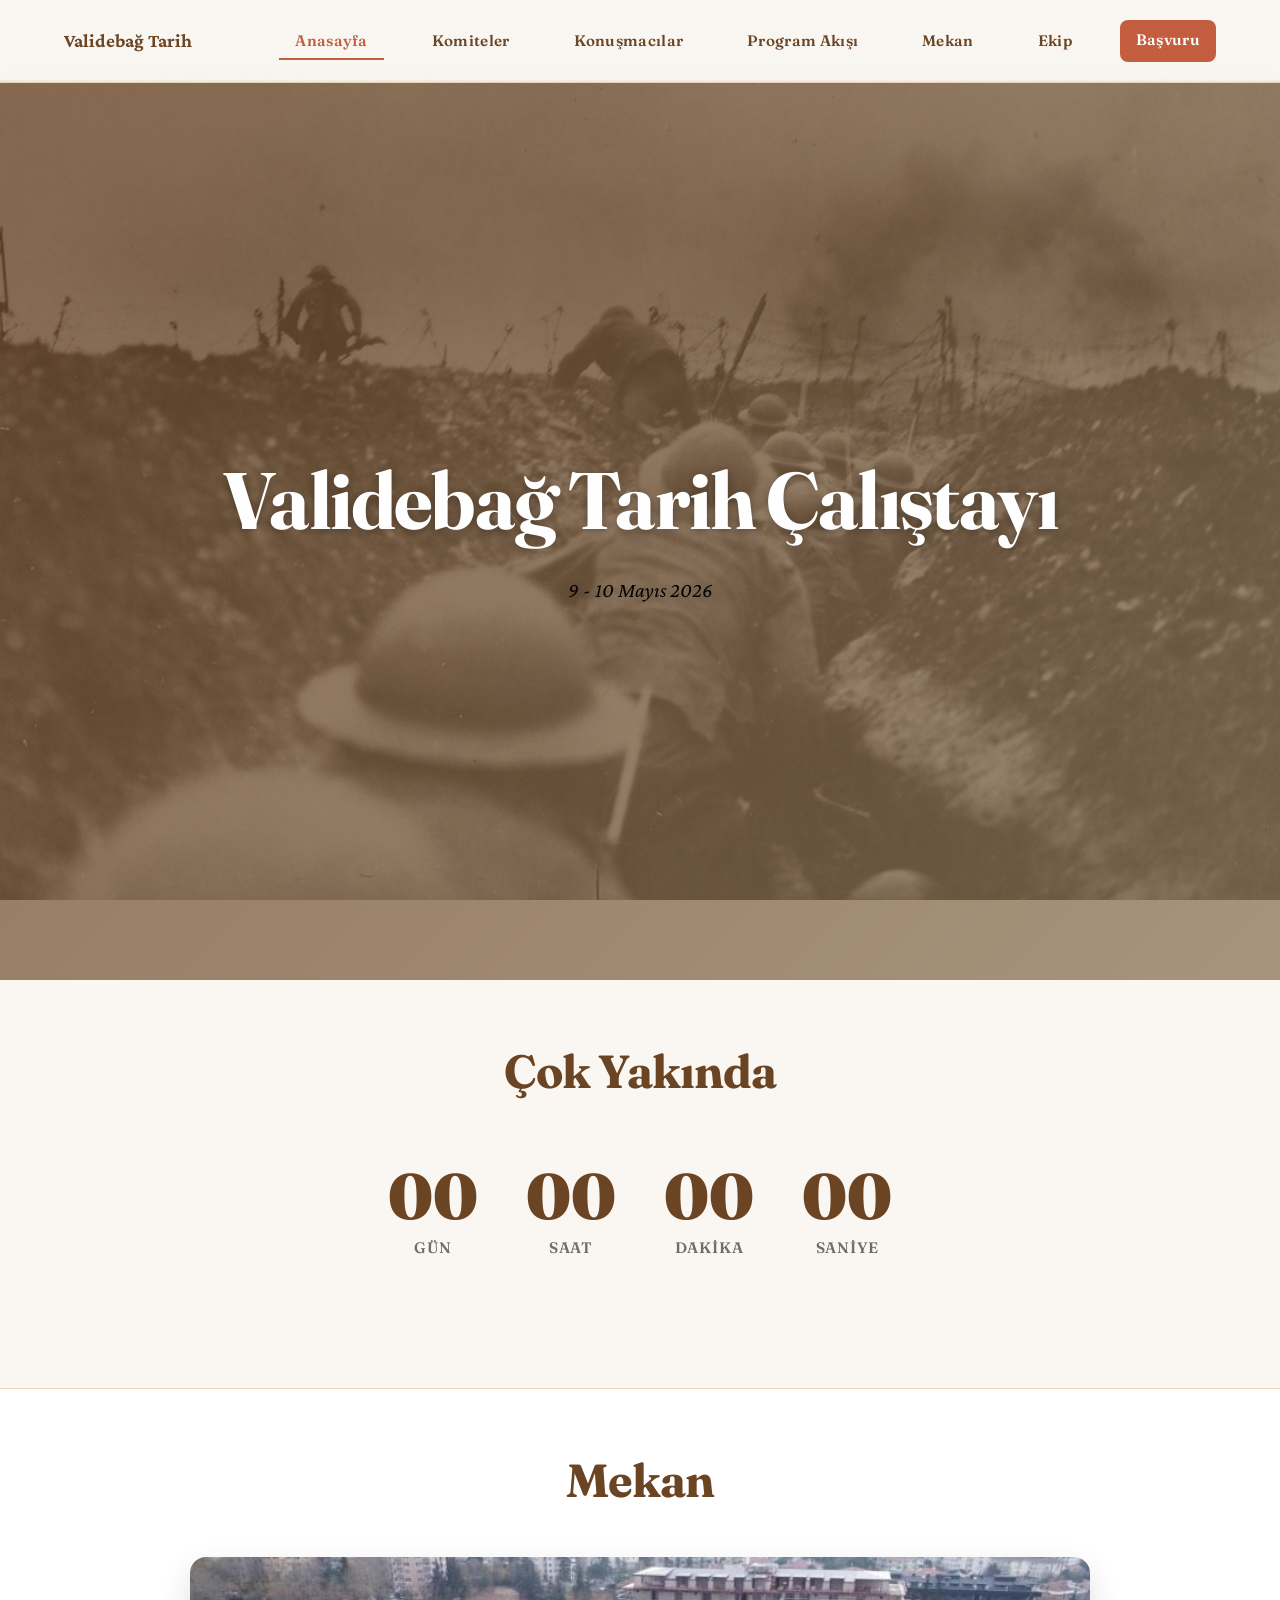
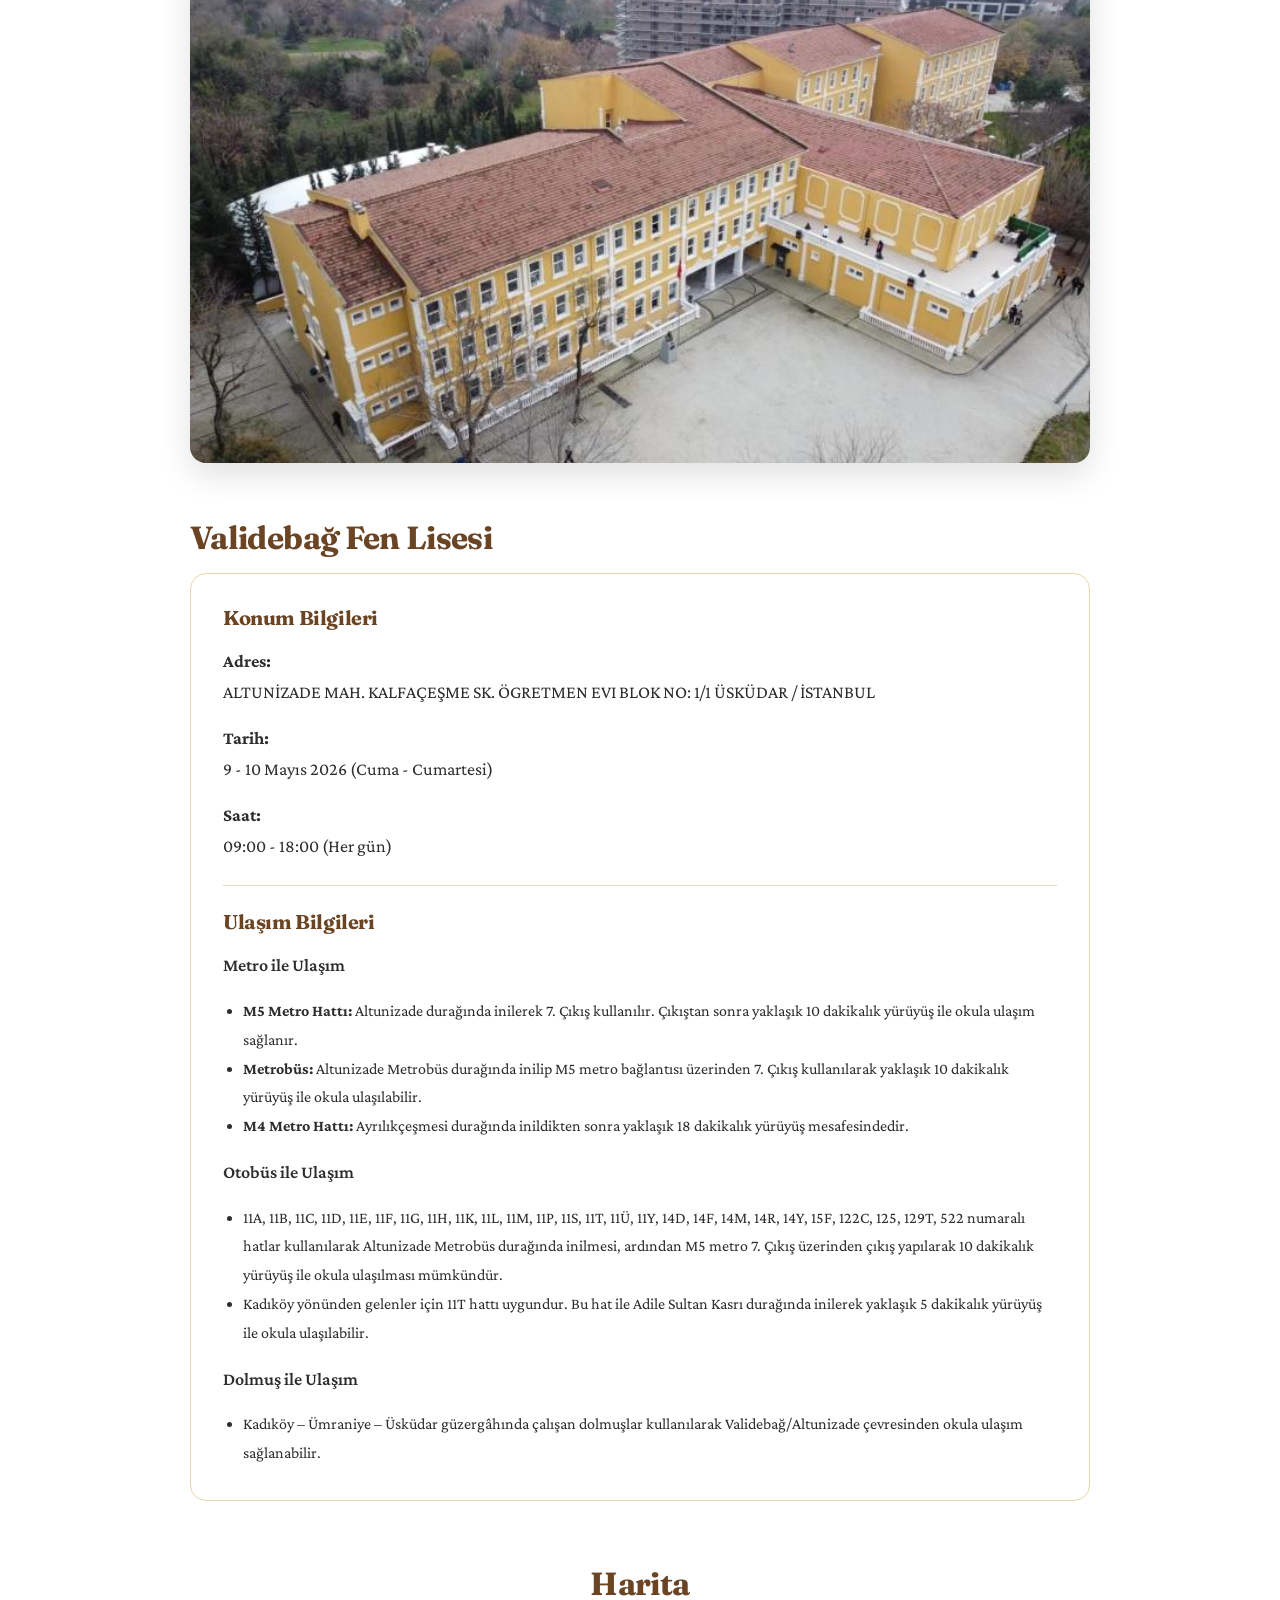
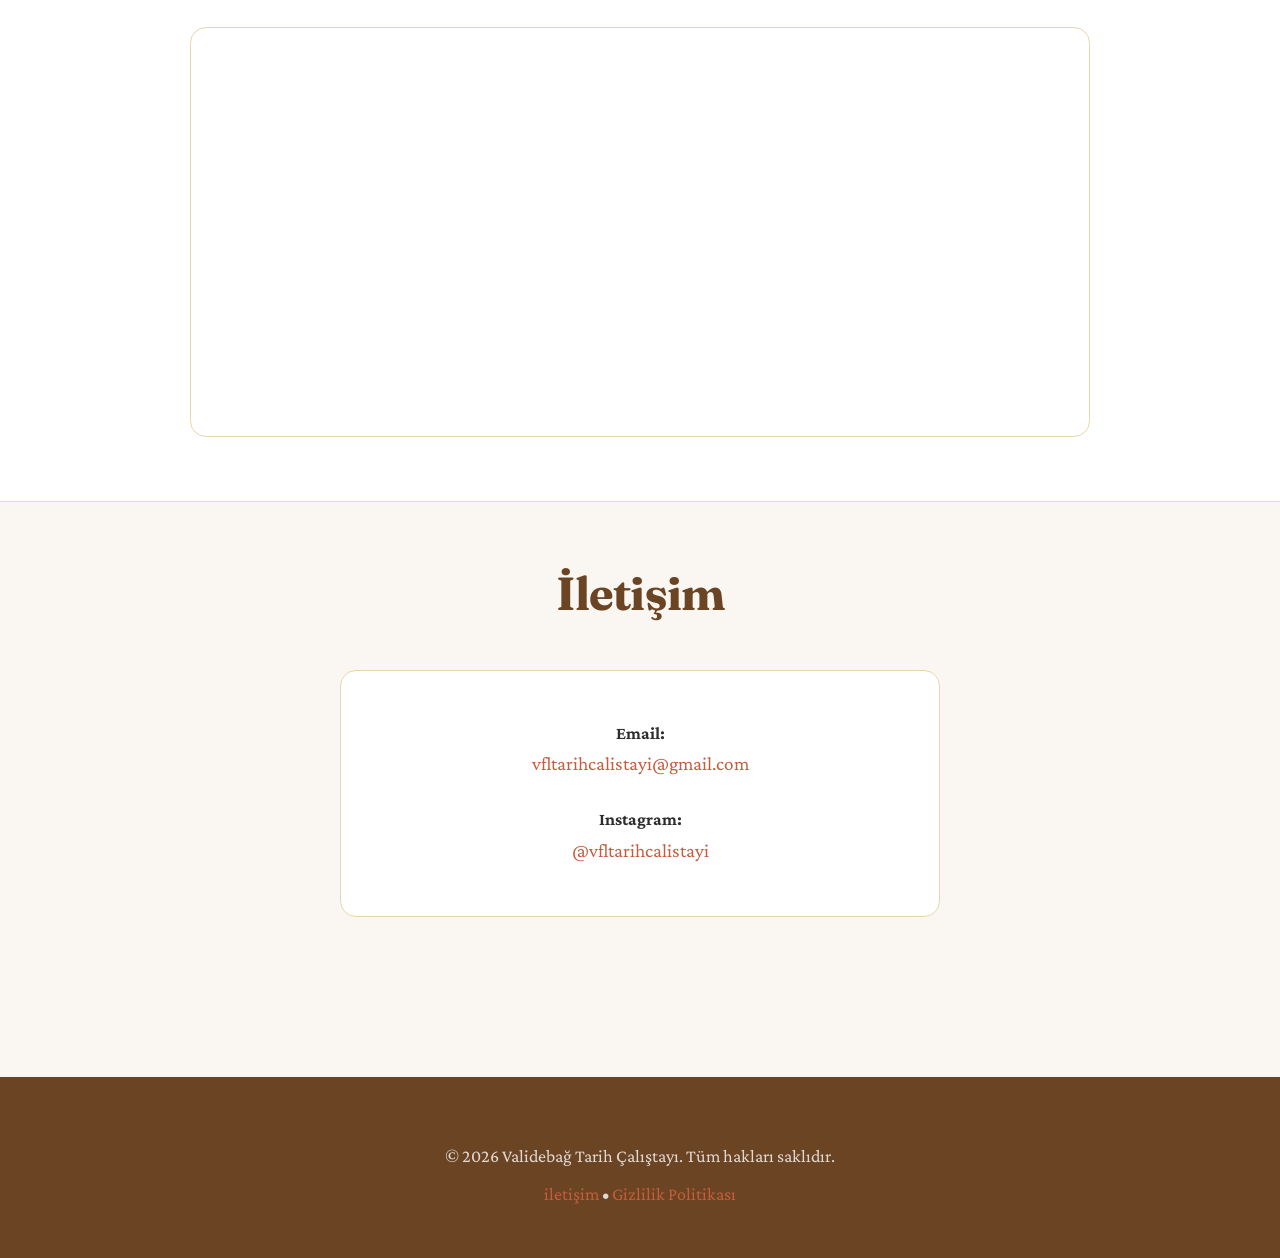
==== commit c4b2be1f: "Remove sponsors section from index.html" ====
--- a/index.html
+++ b/index.html
@@ -228,49 +228,6 @@
       </div>
     </section>
 
-    <!-- SPONSORS SECTION -->
-    <section class="light">
-      <div class="container text-center">
-        <h2 class="animate-on-scroll mb-2xl">Sponsorlar</h2>
-        
-        <div class="grid-4 animate-on-scroll stagger-1">
-          <div class="card-compact text-center" style="border: 1px solid var(--color-border); padding: var(--space-lg);">
-            <svg width="80" height="80" viewBox="0 0 80 80" fill="none" xmlns="http://www.w3.org/2000/svg" style="margin: 0 auto var(--space-md);">
-              <circle cx="40" cy="40" r="38" stroke="var(--color-accent)" stroke-width="2" fill="var(--color-surface-secondary)"/>
-              <path d="M40 20L45 35H60L48 45L53 60L40 50L27 60L32 45L20 35H35L40 20Z" fill="var(--color-accent)" opacity="0.7"/>
-            </svg>
-            <h4 style="color: var(--color-primary);">Sponsor 1</h4>
-          </div>
-
-          <div class="card-compact text-center" style="border: 1px solid var(--color-border); padding: var(--space-lg);">
-            <svg width="80" height="80" viewBox="0 0 80 80" fill="none" xmlns="http://www.w3.org/2000/svg" style="margin: 0 auto var(--space-md);">
-              <rect x="20" y="20" width="40" height="40" stroke="var(--color-accent)" stroke-width="2" fill="var(--color-surface-secondary)"/>
-              <circle cx="40" cy="40" r="4" fill="var(--color-accent)"/>
-            </svg>
-            <h4 style="color: var(--color-primary);">Sponsor 2</h4>
-          </div>
-
-          <div class="card-compact text-center" style="border: 1px solid var(--color-border); padding: var(--space-lg);">
-            <svg width="80" height="80" viewBox="0 0 80 80" fill="none" xmlns="http://www.w3.org/2000/svg" style="margin: 0 auto var(--space-md);">
-              <circle cx="40" cy="40" r="38" stroke="var(--color-accent)" stroke-width="2" fill="var(--color-surface-secondary)"/>
-              <path d="M30 40L35 50L50 30" stroke="var(--color-accent)" stroke-width="2" fill="none" stroke-linecap="round" stroke-linejoin="round"/>
-            </svg>
-            <h4 style="color: var(--color-primary);">Sponsor 3</h4>
-          </div>
-
-          <div class="card-compact text-center" style="border: 1px solid var(--color-border); padding: var(--space-lg);">
-            <svg width="80" height="80" viewBox="0 0 80 80" fill="none" xmlns="http://www.w3.org/2000/svg" style="margin: 0 auto var(--space-md);">
-              <circle cx="40" cy="40" r="38" stroke="var(--color-accent)" stroke-width="2" fill="var(--color-surface-secondary)"/>
-              <circle cx="30" cy="35" r="3" fill="var(--color-accent)"/>
-              <circle cx="50" cy="35" r="3" fill="var(--color-accent)"/>
-              <path d="M32 50Q40 55 48 50" stroke="var(--color-accent)" stroke-width="2" fill="none" stroke-linecap="round"/>
-            </svg>
-            <h4 style="color: var(--color-primary);">Sponsor 4</h4>
-          </div>
-        </div>
-      </div>
-    </section>
-
     <!-- CONTACT SECTION -->
     <section class="light">
       <div class="container text-center">
--- a/site.css
+++ b/site.css
@@ -287,6 +287,7 @@
   width: auto;
   display: flex;
   align-items: center;
+  justify-content: center;
 }
 
 .nav-logo img {
@@ -298,7 +299,7 @@
 .nav-links {
   display: flex;
   align-items: center;
-  gap: var(--space-2xl);
+  gap: var(--space-xl);
   list-style: none;
 }
 
